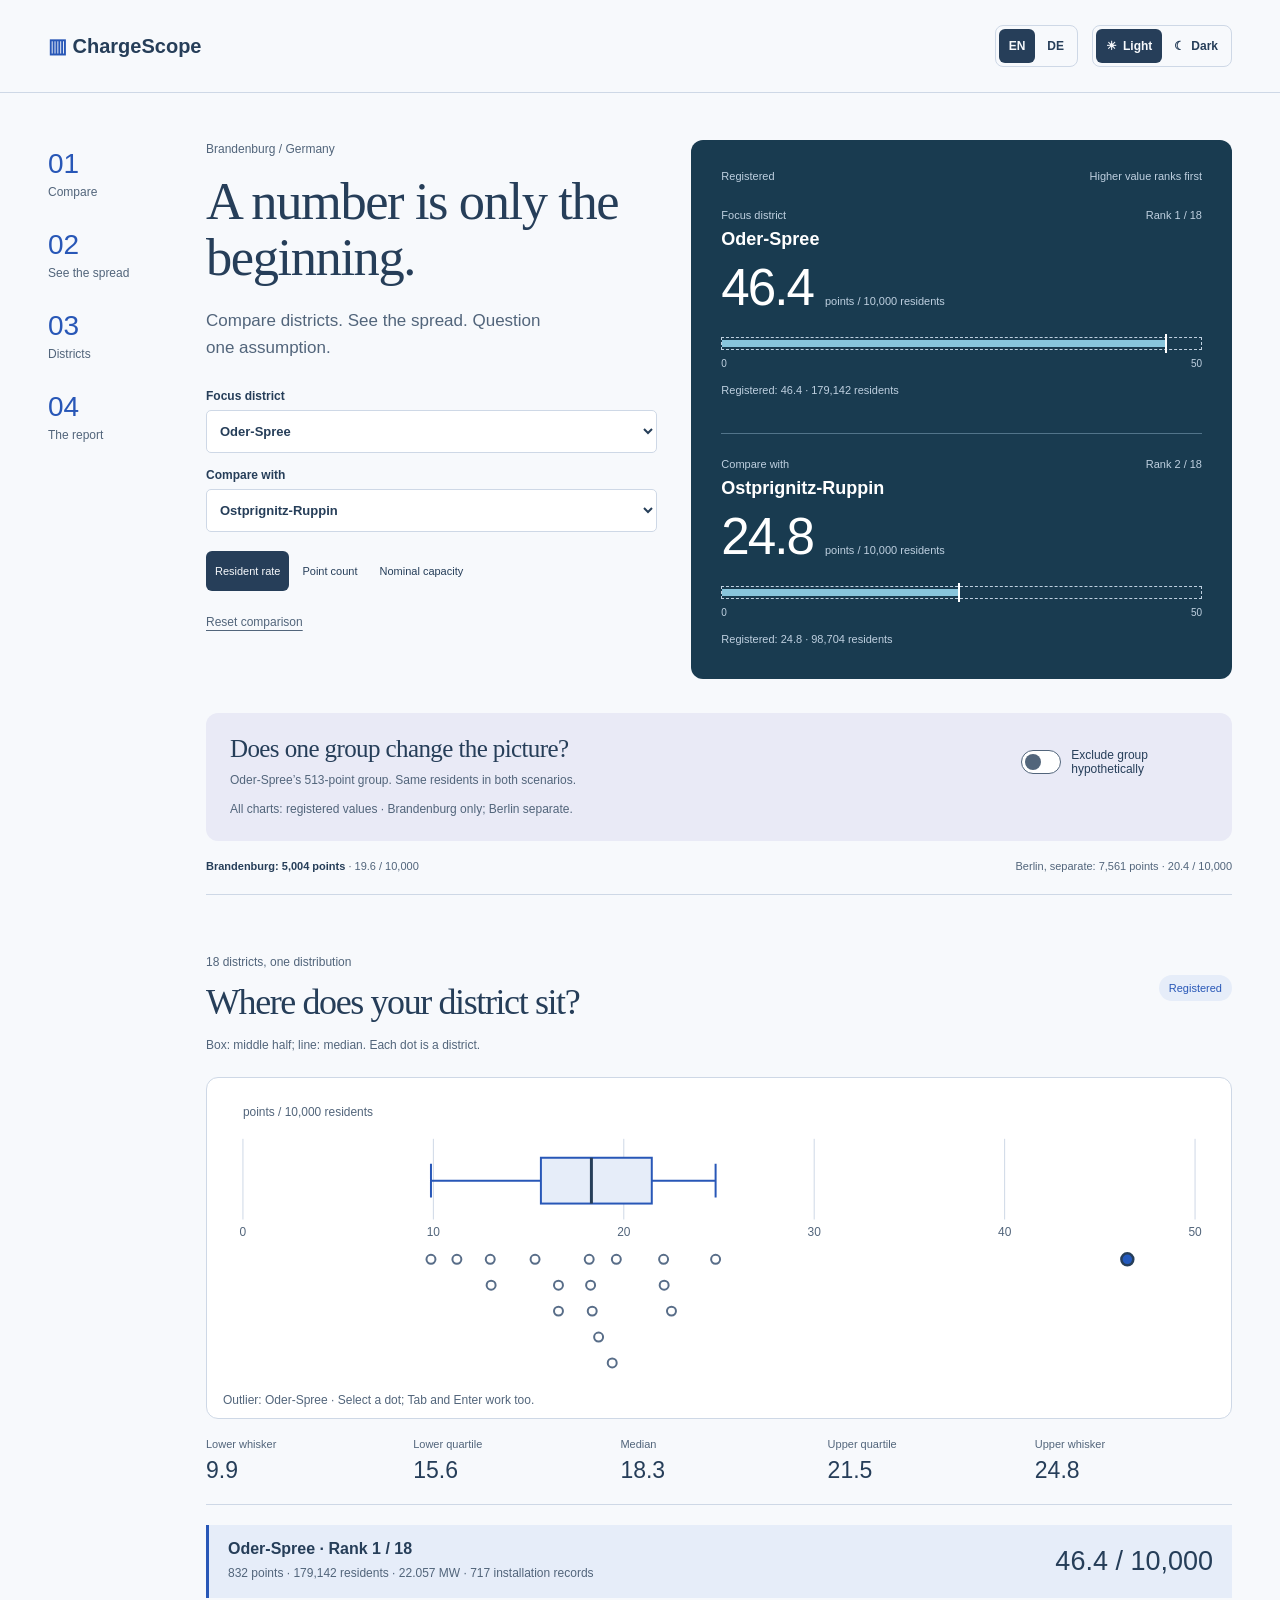
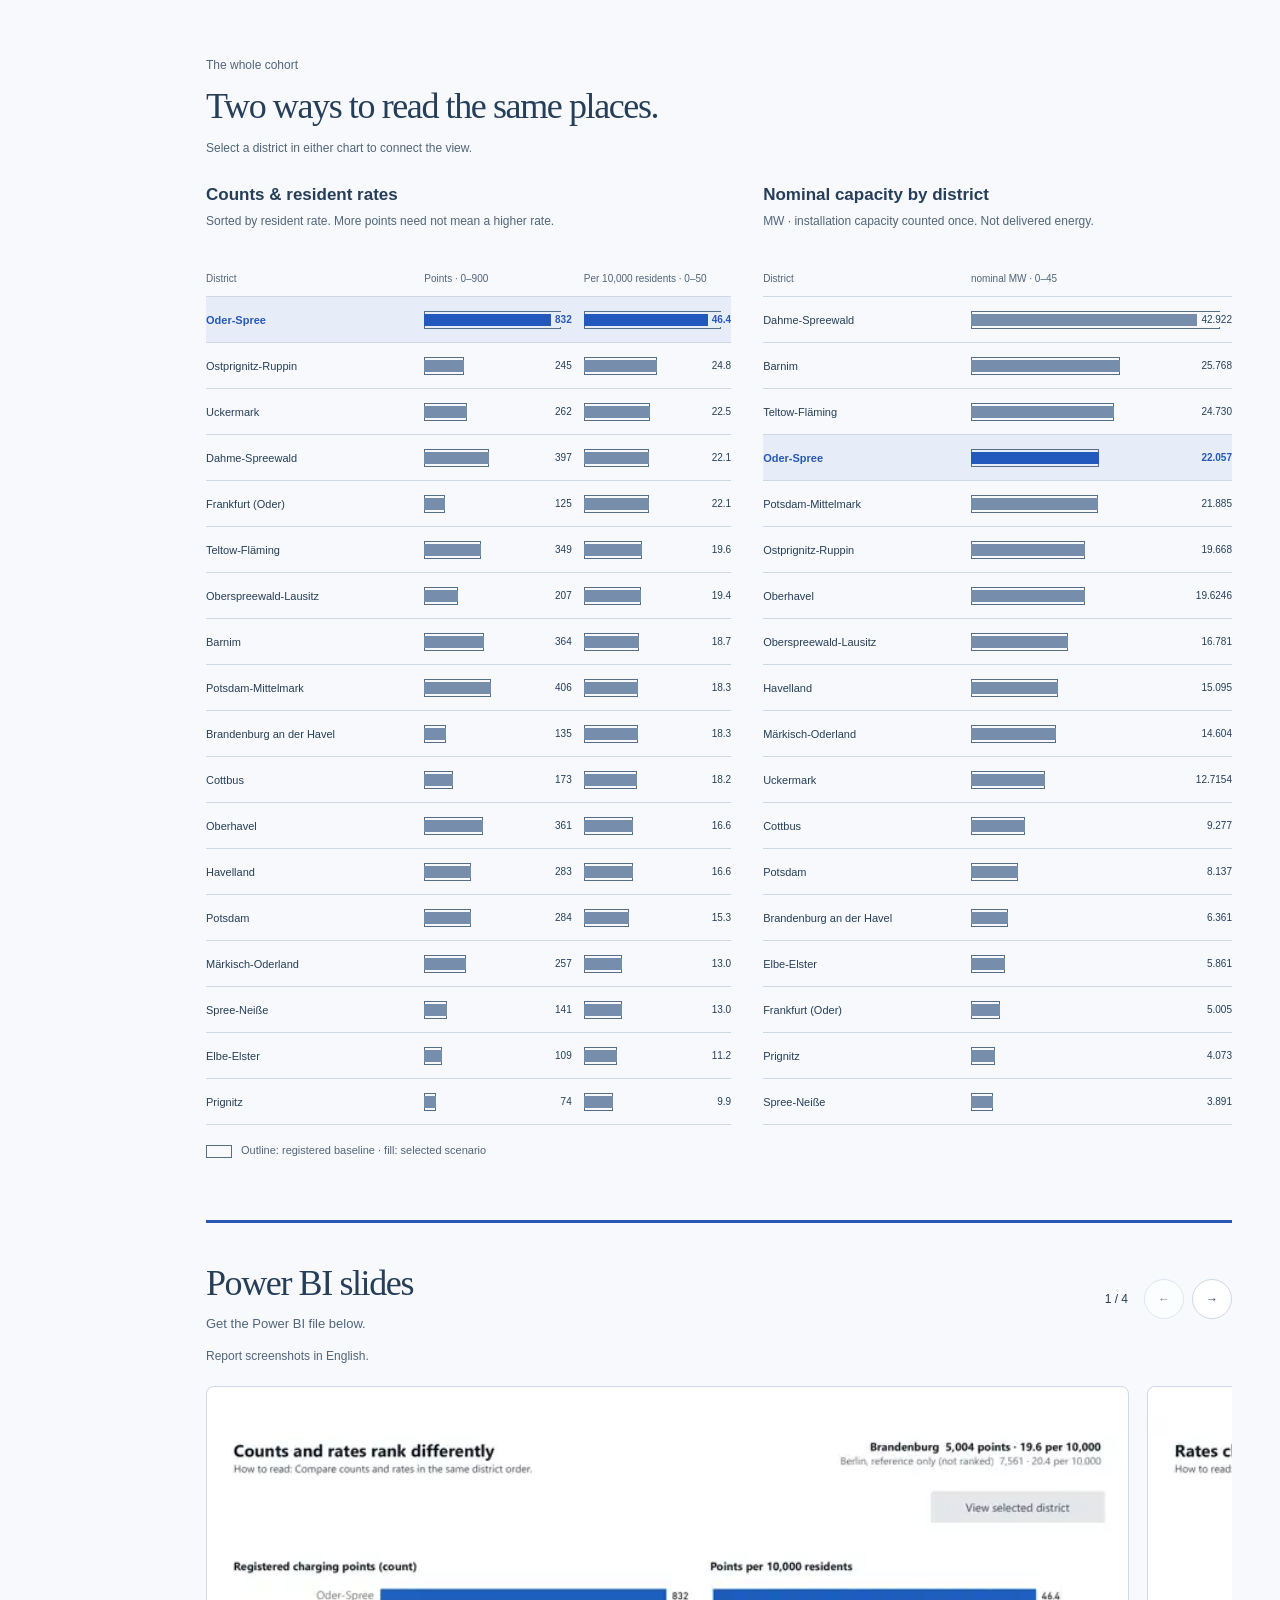
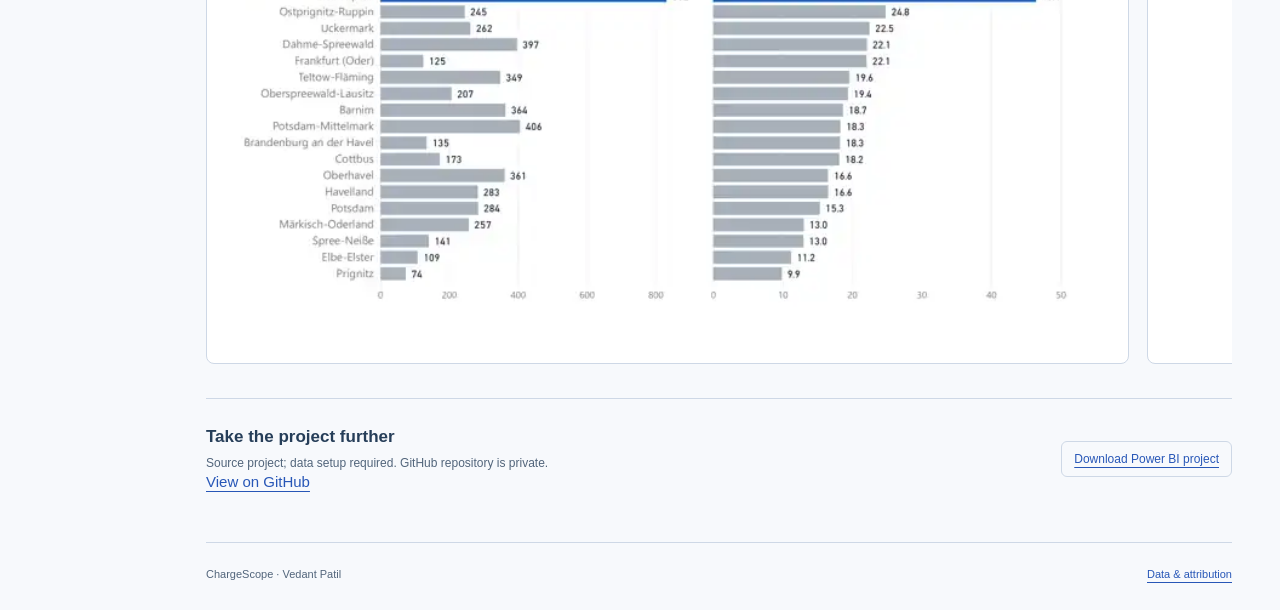
==== website-combined/index.html @ 52b54053 "Ship ChargeScope report source and interactive website" ====
<!doctype html>
<html lang="en" data-theme="light"><head>
<meta charset="utf-8"><meta name="viewport" content="width=device-width,initial-scale=1">
<meta name="description" content="Explore charging infrastructure across Brandenburg's 18 districts."><title>ChargeScope — Brandenburg</title>
<script>try{document.documentElement.dataset.theme=localStorage.getItem('chargescope-theme')==='dark'?'dark':'light';document.documentElement.lang=localStorage.getItem('chargescope-lang')==='de'?'de':'en'}catch{}</script>
<link rel="stylesheet" href="style.css"><script src="data.js" defer></script><script src="logic.js" defer></script><script src="app.js" defer></script>
</head><body>
<a class="skip" href="#compare" data-i18n="skip">Skip to comparison</a>
<header class="masthead"><a class="brand" href="#compare"><span aria-hidden="true">▥</span> ChargeScope</a><div class="preferences">
<div class="switch-group" role="group" data-label="language"><button id="lang-en" type="button" lang="en" data-locale="en" aria-pressed="true">EN</button><button id="lang-de" type="button" lang="de" data-locale="de" aria-pressed="false">DE</button></div>
<div class="switch-group themes" role="group" data-label="appearance"><button id="theme-light" type="button" data-theme-choice="light" aria-pressed="true"><span aria-hidden="true">☀</span><span data-i18n="light">Light</span></button><button id="theme-dark" type="button" data-theme-choice="dark" aria-pressed="false"><span aria-hidden="true">☾</span><span data-i18n="dark">Dark</span></button></div>
</div></header>
<div class="page-layout"><nav class="chapters" data-label="chapters"><a href="#compare"><span>01</span><span data-i18n="compare">Compare</span></a><a href="#spread"><span>02</span><span data-i18n="spreadNav">See the spread</span></a><a href="#districts"><span>03</span><span data-i18n="districts">Districts</span></a><a href="#report"><span>04</span><span data-i18n="report">The report</span></a></nav>
<main><section id="compare" class="opening"><div class="opening-copy"><p class="location" data-i18n="location">Brandenburg / Germany</p><h1 data-i18n="headline">A number is only the beginning.</h1><p class="deck" data-i18n="deck">Compare districts. See the spread. Question one assumption.</p>
<div class="selectors"><label for="focus"><span data-i18n="focus">Focus district</span><select id="focus"></select></label><label for="comparison"><span data-i18n="comparison">Compare with</span><select id="comparison"></select></label></div>
<div class="metric-switch" role="group" data-label="measure"><button type="button" data-metric="rate" aria-pressed="true" data-i18n="rate">Resident rate</button><button type="button" data-metric="points" aria-pressed="false" data-i18n="points">Point count</button><button type="button" data-metric="kw" aria-pressed="false" data-i18n="capacity">Nominal capacity</button></div><button id="reset" class="text-button" type="button" data-i18n="reset">Reset comparison</button></div><div class="instrument" id="instrument"></div></section>
<section class="scenario" data-label="scenarioHeading"><div><h2 data-i18n="scenarioHeading">Does one group change the picture?</h2><p data-i18n="scenarioDetail">Oder-Spree’s 513-point group. Same residents in both scenarios.</p></div><label class="scenario-control"><input id="scenario" type="checkbox"><span class="toggle" aria-hidden="true"></span><span data-i18n="exclude">Exclude group hypothetically</span></label><p id="scope" class="scope"></p></section>
<div class="regional" id="regional"></div>
<section id="spread" class="spread-section"><div class="section-heading"><div><p class="section-index" data-i18n="spreadKicker">18 districts, one distribution</p><h2 data-i18n="spreadTitle">Where does your district sit?</h2></div><span class="scenario-badge"></span></div><p class="chart-caption" data-i18n="boxKey">Box: middle half; line: median. Each dot is a district.</p><div class="boxplot-wrap" id="boxplot"></div><div class="quartiles" id="quartiles"></div><div class="selection-detail" id="selection-detail" aria-live="polite" aria-atomic="true"></div></section>
<section id="districts" class="cohort-section"><div class="section-heading"><div><p class="section-index" data-i18n="cohortKicker">The whole cohort</p><h2 data-i18n="cohortTitle">Two ways to read the same places.</h2></div></div><p class="chart-caption" data-i18n="selectHint">Select a district in either chart to connect the view.</p><div class="cohort-charts"><div class="chart-panel"><h3 data-i18n="countsRates">Counts & resident rates</h3><p class="chart-caption" data-i18n="countsHint">Sorted by resident rate. More points need not mean a higher rate.</p><div id="counts-rates"></div></div><div class="chart-panel"><h3 data-i18n="capacityTitle">Nominal capacity by district</h3><p class="chart-caption" data-i18n="capacityHint">MW · installation capacity counted once. Not delivered energy.</p><div id="capacity"></div></div></div><p class="baseline-key"><span aria-hidden="true"></span><span data-i18n="baselineKey">Outline: registered baseline · fill: selected scenario</span></p></section>
<section id="report" class="report-section"><div class="section-heading"><div><h2 data-i18n="slides">Power BI slides</h2><p data-i18n="galleryIntro">Get the Power BI file below.</p></div><div class="gallery-controls"><span id="gallery-counter" aria-live="polite"></span><button id="gallery-prev" type="button" data-label="previous">←</button><button id="gallery-next" type="button" data-label="next">→</button></div></div><p class="chart-caption" data-i18n="galleryNote">Report screenshots in English.</p><div id="gallery" class="gallery" tabindex="0" data-label="gallery"></div><div class="download"><div><h3 data-i18n="further">Take the project further</h3><p data-i18n="privateAccess">Source project; data setup required. GitHub repository is private.</p><a href="https://github.com/vedantdotsh/chargescope" data-i18n="repository">View on GitHub</a></div><a class="download-link" href="https://github.com/vedantdotsh/chargescope/releases/tag/v1.0.0" data-i18n="download">Download Power BI project</a></div></section>
<footer><span>ChargeScope · Vedant Patil</span><a href="SOURCES.md" data-i18n="sources">Data & attribution</a></footer></main></div>
<dialog id="lightbox" data-label="enlarged"><div class="modal-toolbar"><span id="modal-counter"></span><button id="modal-prev" type="button" data-label="previous">←</button><button id="modal-next" type="button" data-label="next">→</button><a id="modal-full-size" href="#" target="_blank" rel="noopener" data-i18n="fullSize">Open full size</a><button id="modal-close" type="button" data-i18n="close">Close</button></div><img id="modal-image" alt=""></dialog><div id="tooltip" role="tooltip" hidden></div>
</body></html>
---- website-combined/style.css ----
:root{color-scheme:light;--bg:#f7f9fc;--paper:#fff;--ink:#263e59;--muted:#52657b;--line:#ced8e6;--accent:#2857b7;--accent-soft:#e6edf9;--second:#586d88;--scenario:#e9eaf6;--bench:#193b50;--bench-ink:#fff;--bench-muted:#bfd0e0;--bench-line:#52748a;--bench-fill:#88c5dc;--bar:#b0c4e2;--focus:#2359bd;--outlier:#a4491b;--ring:#c45208;--tooltip-bg:#142c42;--tooltip-ink:#fff;--radius:12px;font-family:'Segoe UI',Arial,sans-serif;color:var(--ink);background:var(--bg);font-size:15px;font-variant-numeric:tabular-nums}
:root[data-theme=dark]{color-scheme:dark;--bg:#111d2a;--paper:#192a3b;--ink:#e3ecf8;--muted:#aabcce;--line:#43576d;--accent:#a2c1ff;--accent-soft:#243f61;--second:#b6c6dd;--scenario:#282e4c;--bench:#1a3349;--bench-ink:#f7fbff;--bench-muted:#bdcedf;--bench-line:#7491ac;--bench-fill:#8bd1ec;--bar:#718eaf;--focus:#a2c1ff;--outlier:#ffb78d;--ring:#ffd074;--tooltip-bg:#e5eef9;--tooltip-ink:#102234}
*{box-sizing:border-box}html{scroll-behavior:smooth;scroll-padding-top:28px}body{margin:0}button,input,select{font:inherit}button,a,input,select{-webkit-tap-highlight-color:transparent}button,a{touch-action:manipulation}button{cursor:pointer;color:inherit}button:disabled{cursor:default;opacity:.6}a{color:var(--accent);text-underline-offset:4px}button:focus-visible,a:focus-visible,input:focus-visible,select:focus-visible,[tabindex]:focus-visible{outline:3px solid var(--ring);outline-offset:4px}button{border:1px solid var(--line);background:var(--paper);border-radius:6px;min-height:40px;padding:8px 12px}button:hover:not(:disabled){border-color:var(--accent)}h1,h2,h3,p{margin:0}h1,h2{font-family:Georgia,'Times New Roman',serif;font-weight:400;letter-spacing:-1.4px}h1{font-size:clamp(37px,4.1vw,61px);line-height:1.07;max-width:510px}h2{font-size:36px;line-height:1.15}h3{font-size:17px;font-weight:650}p{line-height:1.6}svg{display:block;width:100%;overflow:visible}svg text{font:12px 'Segoe UI',sans-serif;fill:var(--muted)}section{scroll-margin-top:30px}.masthead{max-width:1440px;margin:auto;padding:25px 48px;display:flex;align-items:center;justify-content:space-between;border-bottom:1px solid var(--line);gap:15px}.brand{text-decoration:none;color:var(--ink);font-weight:650;font-size:20px;white-space:nowrap}.brand>span{color:var(--accent)}.preferences{display:flex;align-items:center;gap:14px}.switch-group{display:flex;gap:2px;padding:3px;border:1px solid var(--line);border-radius:8px}.switch-group button{border:0;min-height:34px;padding:5px 10px;background:transparent;font-size:12px;font-weight:600}.switch-group button[aria-pressed=true]{background:var(--ink);color:var(--bg)}.themes button{display:flex;align-items:center;gap:6px}.page-layout{max-width:1440px;margin:auto;padding:47px 48px 0;display:grid;grid-template-columns:120px minmax(0,1fr);gap:38px}.chapters{align-self:start;position:sticky;top:30px;display:grid;gap:30px;padding-top:8px}.chapters a{text-decoration:none;color:var(--muted);display:flex;flex-direction:column;gap:5px;font-size:12px}.chapters a>span:first-child{font-size:28px;font-weight:300;color:var(--accent)}.chapters a:hover{color:var(--accent)}main{min-width:0}.opening{display:grid;grid-template-columns:minmax(0,.91fr) minmax(0,1.09fr);gap:34px;align-items:start}.location,.section-index{font-size:12px;color:var(--muted);margin-bottom:14px}.deck{font-size:17px;color:var(--muted);margin:21px 0 28px;max-width:350px}.selectors{display:grid;gap:15px}.selectors label{display:grid;gap:7px;font-size:12px;font-weight:600}select{width:100%;min-width:0;color:var(--ink);background:var(--paper);border:1px solid var(--line);border-radius:5px;min-height:43px;padding:9px;font-size:13px}.metric-switch{display:flex;flex-wrap:wrap;gap:4px;margin:19px 0 11px}.metric-switch button{font-size:11px;border-color:transparent;background:transparent;padding:8px}.metric-switch button[aria-pressed=true]{background:var(--ink);color:var(--bg)}.text-button{padding:8px 0;background:none;border:0;text-decoration:underline;text-underline-offset:4px;color:var(--muted);font-size:12px}.instrument{background:var(--bench);color:var(--bench-ink);padding:30px;border-radius:var(--radius);min-height:500px}.instrument-top{display:flex;justify-content:space-between;color:var(--bench-muted);font-size:11px;gap:15px;margin-bottom:27px}.lane+.lane{margin-top:33px;padding-top:24px;border-top:1px solid var(--bench-line)}.lane-top{display:flex;justify-content:space-between;gap:10px;color:var(--bench-muted);font-size:11px}.lane h3{font-size:18px;margin:8px 0 10px;overflow-wrap:anywhere}.readout{display:flex;align-items:baseline;gap:12px}.readout strong{font-size:clamp(40px,4vw,60px);font-weight:300;line-height:1.1;letter-spacing:-2px}.readout span{font-size:11px;max-width:120px;color:var(--bench-muted)}.bench-track{height:13px;border:1px dashed var(--bench-muted);margin:21px 0 8px;position:relative}.bench-fill{height:7px;position:absolute;top:2px;left:0;background:var(--bench-fill);transition:width .3s ease}.bench-baseline{position:absolute;inset:-4px auto -4px 0;border-right:2px solid var(--bench-ink)}.bench-scale{display:flex;justify-content:space-between;font-size:10px;color:var(--bench-muted)}.registered-note{font-size:11px;color:var(--bench-muted);margin-top:13px}.scenario{margin-top:34px;padding:22px 24px;background:var(--scenario);border-radius:var(--radius);display:grid;grid-template-columns:1fr auto;align-items:center;gap:10px 24px}.scenario h2{font-size:25px;letter-spacing:-.6px}.scenario p{font-size:12px;color:var(--muted);margin-top:7px}.scenario-control{display:flex;align-items:center;gap:10px;max-width:270px;font-size:12px;cursor:pointer;position:relative}.scenario-control input{position:absolute;opacity:0;width:42px;height:28px;margin:0}.toggle{display:block;flex:0 0 40px;height:24px;border:1px solid var(--muted);border-radius:20px;background:var(--paper);padding:3px}.toggle:after{content:'';display:block;width:16px;height:16px;border-radius:50%;background:var(--muted);transition:transform .2s ease}.scenario-control input:checked+.toggle{background:var(--accent);border-color:var(--accent)}.scenario-control input:checked+.toggle:after{background:var(--bg);transform:translateX(15px)}.scenario-control input:focus-visible+.toggle{outline:3px solid var(--ring);outline-offset:4px}.scenario .scope{grid-column:1/-1;margin:0}.regional{display:flex;justify-content:space-between;gap:12px;margin-top:19px;font-size:11px;color:var(--muted);padding-bottom:22px;border-bottom:1px solid var(--line)}.regional strong{color:var(--ink)}.spread-section{padding-top:58px}.section-heading{display:flex;justify-content:space-between;gap:24px;align-items:center;margin-bottom:12px}.section-index{margin-bottom:10px}.scenario-badge{font-size:11px;color:var(--accent);background:var(--accent-soft);padding:7px 10px;border-radius:20px;white-space:nowrap}.chart-caption{font-size:12px;color:var(--muted);line-height:1.6}.boxplot-wrap{margin-top:22px;padding:18px 16px 8px;background:var(--paper);border:1px solid var(--line);border-radius:var(--radius)}.boxplot{width:100%;height:224px}.boxplot .box{fill:var(--accent-soft);stroke:var(--accent);stroke-width:2}.boxplot .median{stroke:var(--ink);stroke-width:3}.boxplot .whisker{stroke:var(--accent);stroke-width:2}.boxplot .baseline{fill:none;stroke:var(--muted);stroke-dasharray:4 4;stroke-width:1.5}.boxplot .dot{fill:var(--paper);stroke:var(--second);stroke-width:2}.boxplot .dot.is-outlier{stroke:var(--outlier)}.boxplot .dot.is-selected{fill:var(--focus);stroke:var(--ink);stroke-width:2.5}.boxplot .hit{fill:transparent;cursor:pointer}.boxplot [role=button]:focus-visible .dot{stroke:var(--ring);stroke-width:5}.boxplot .grid{stroke:var(--line);stroke-width:1}.quartiles{display:grid;grid-template-columns:repeat(5,1fr);margin-top:17px;border-bottom:1px solid var(--line);padding-bottom:20px;gap:10px}.quartiles p{font-size:11px;color:var(--muted)}.quartiles strong{display:block;font-weight:400;font-size:23px;color:var(--ink);margin-top:4px}.selection-detail{border-left:3px solid var(--accent);padding:15px 19px;background:var(--accent-soft);margin-top:20px;display:flex;justify-content:space-between;align-items:center;gap:15px}.selection-detail h3{font-size:16px}.selection-detail p{font-size:12px;color:var(--muted);margin-top:6px}.selection-detail strong{font-size:27px;font-weight:400;white-space:nowrap}.cohort-section{padding-top:58px}.cohort-charts{display:grid;grid-template-columns:minmax(0,1.12fr) minmax(0,1fr);gap:32px;margin-top:27px}.chart-panel{min-width:0}.chart-panel>h3{margin-bottom:7px}.chart-panel>.chart-caption{min-height:40px}.chart-head,.district-row{display:grid;align-items:center;gap:12px;grid-template-columns:minmax(105px,1.4fr) minmax(0,1fr) minmax(0,1fr)}.chart-head{font-size:10px;color:var(--muted);padding:20px 0 10px;border-bottom:1px solid var(--line);line-height:1.4}.district-row{border:0;border-bottom:1px solid var(--line);width:100%;border-radius:0;background:none;padding:9px 0;min-height:46px;text-align:left;font-size:11px}.district-row.is-selected{color:var(--accent);font-weight:700;background:var(--accent-soft)}.district-name{overflow-wrap:anywhere;padding-right:2px}.bar-cell{position:relative;min-width:0;height:25px;display:flex;align-items:center}.bar-cell .bar-baseline{position:absolute;left:0;height:18px;border:1px solid var(--second);opacity:.65;min-width:1px}.bar-cell .bar-fill{position:absolute;left:0;height:12px;background:var(--bar);transition:width .3s ease}.is-selected .bar-fill{background:var(--focus)}.bar-cell .bar-value{position:relative;background:var(--bg);margin-left:auto;padding-left:4px;font-size:10px;color:var(--ink);line-height:1.5}.is-selected .bar-value{background:var(--accent-soft);color:var(--accent)}.capacity-head,.capacity-row{grid-template-columns:minmax(105px,1.2fr) minmax(0,1.6fr)}.baseline-key{display:flex;align-items:center;gap:9px;font-size:11px;color:var(--muted);margin-top:17px}.baseline-key>span:first-child{display:block;width:26px;height:13px;border:1px solid var(--second)}.report-section{border-top:3px solid var(--accent);margin-top:60px;padding-top:40px}.report-section .section-heading p{margin-top:10px;font-size:13px;color:var(--muted)}.gallery-controls{display:flex;align-items:center;gap:8px;font-size:12px;white-space:nowrap}.gallery-controls button{border-radius:50%;width:40px;padding:6px}.gallery-controls span{margin-right:8px}.gallery{display:flex;gap:18px;overflow-x:auto;scroll-snap-type:x mandatory;margin-top:20px;padding-bottom:12px;overscroll-behavior-x:contain}.slide{flex:0 0 90%;scroll-snap-align:start;padding:0;border-radius:8px;overflow:hidden;background:var(--paper);border:1px solid var(--line);line-height:0}.slide img{display:block;width:100%;height:auto;aspect-ratio:1.6;object-fit:contain}.download{display:flex;align-items:center;justify-content:space-between;border-top:1px solid var(--line);padding:28px 0;margin-top:22px;gap:20px}.download p{font-size:12px;color:var(--muted);margin-top:7px}.download-link{font-size:12px;border:1px solid var(--line);border-radius:6px;padding:10px 12px;white-space:nowrap}footer{border-top:1px solid var(--line);padding:25px 0 30px;margin-top:24px;display:flex;justify-content:space-between;font-size:11px;color:var(--muted)}dialog{width:min(1200px,96vw);max-height:95dvh;padding:16px;border:1px solid var(--line);border-radius:12px;background:var(--paper);color:var(--ink)}dialog::backdrop{background:#071322dc}.modal-toolbar{display:flex;align-items:center;justify-content:flex-end;gap:12px;margin-bottom:12px;font-size:12px}.modal-toolbar>span{margin-right:auto}#modal-image{touch-action:pan-y;display:block;max-width:100%;max-height:calc(95dvh - 90px);margin:auto;object-fit:contain}#tooltip{position:fixed;z-index:20;max-width:min(330px,calc(100vw - 24px));background:var(--tooltip-bg);color:var(--tooltip-ink);padding:12px 15px;border-radius:7px;font-size:12px;line-height:1.6;pointer-events:none;box-shadow:0 4px 18px #0003;white-space:pre-line}.skip{position:fixed;top:-80px;left:12px;background:var(--paper);padding:12px;z-index:50}.skip:focus{top:10px}
@media(max-width:1100px){.masthead{padding-inline:30px}.page-layout{padding:35px 30px 0;grid-template-columns:78px minmax(0,1fr);gap:25px}.opening{gap:24px}.instrument{padding:24px}.readout strong{font-size:43px}.cohort-charts{gap:22px}.chart-head,.district-row{gap:7px;grid-template-columns:minmax(90px,1.5fr) minmax(0,1fr) minmax(0,1fr)}.capacity-head,.capacity-row{grid-template-columns:minmax(90px,1.2fr) minmax(0,1.3fr)}}
@media(max-width:850px){.page-layout{display:block}.chapters{position:static;display:flex;gap:25px;padding:0 0 27px}.chapters a{flex-direction:row;align-items:center;gap:7px}.chapters a>span:first-child{font-size:18px}.cohort-charts{grid-template-columns:1fr}.chart-panel>.chart-caption{min-height:0}.chart-head,.district-row{grid-template-columns:minmax(130px,1.4fr) minmax(0,1fr) minmax(0,1fr);gap:18px}.capacity-head,.capacity-row{grid-template-columns:minmax(130px,1.4fr) minmax(0,2fr)}.bar-cell .bar-value{font-size:12px}.district-row{font-size:12px}.chart-head{font-size:11px}.cohort-charts{gap:35px}}
@media(max-width:600px){.masthead{padding:17px 18px;align-items:flex-start}.brand{font-size:17px;line-height:36px}.preferences{flex-direction:column;align-items:flex-end;gap:6px}.switch-group{padding:2px}.switch-group button{min-height:30px;padding:4px 9px;font-size:11px}.themes button{gap:4px}.page-layout{padding:24px 18px 0}.chapters{gap:15px;justify-content:space-between;padding-bottom:28px}.chapters a{font-size:10px;flex-direction:column;align-items:flex-start;gap:3px}.chapters a>span:first-child{font-size:20px}.opening{grid-template-columns:1fr;gap:22px}h1{font-size:43px;max-width:350px}.deck{font-size:16px;margin:18px 0 24px;max-width:330px}.selectors{grid-template-columns:1fr 1fr;gap:12px}.selectors label{font-size:11px}select{font-size:12px;padding-inline:7px}.metric-switch{margin:15px 0 1px;gap:3px}.metric-switch button{font-size:11px;min-height:38px;padding-inline:8px}.instrument{padding:24px;min-height:0}.instrument-top{margin-bottom:25px}.readout strong{font-size:54px}.lane+.lane{margin-top:25px;padding-top:23px}.scenario{margin-top:24px;grid-template-columns:1fr;padding:20px;gap:18px}.scenario h2{font-size:24px}.scenario-control{max-width:none}.scenario p{font-size:11px}.regional{flex-direction:column;gap:8px;font-size:11px;margin-top:17px}.spread-section,.cohort-section{padding-top:40px}h2{font-size:30px;letter-spacing:-1px}.section-heading{align-items:flex-start;gap:14px}.spread-section .section-heading{flex-direction:column;gap:12px}.section-index{font-size:11px}.chart-caption{font-size:11px}.boxplot-wrap{padding:12px 5px 0;margin-top:17px}.boxplot{height:218px}.quartiles{gap:7px;grid-template-columns:repeat(5,minmax(0,1fr));padding-bottom:16px}.quartiles p{font-size:9px;line-height:1.5}.quartiles strong{font-size:20px}.selection-detail{padding:13px;gap:10px;align-items:flex-start;flex-direction:column}.selection-detail p{font-size:11px}.selection-detail strong{font-size:24px}.chart-head,.district-row{grid-template-columns:minmax(108px,1.4fr) minmax(0,1fr) minmax(0,1fr);gap:10px}.district-row{font-size:11px;min-height:48px}.chart-head{font-size:10px}.bar-cell .bar-value{font-size:10px}.capacity-head,.capacity-row{grid-template-columns:minmax(108px,1.4fr) minmax(0,2fr)}.baseline-key{font-size:10px;align-items:flex-start}.baseline-key>span:first-child{flex:0 0 26px;margin-top:3px}.report-section{margin-top:40px;padding-top:30px}.report-section .section-heading{flex-direction:column}.report-section .section-heading p{font-size:12px}.gallery-controls{align-self:flex-end;margin-top:-6px}.slide{flex-basis:95%}.gallery{gap:12px}.download{align-items:flex-start;flex-direction:column;gap:17px}.download h3{font-size:16px}footer{font-size:10px;gap:15px}.modal-toolbar{gap:6px}.modal-toolbar button{padding:6px 9px}.boxplot text{font-size:11px}}
:root{--bar:#778dac}
.instrument[data-measure=kw] .readout strong{font-size:38px;letter-spacing:-1px}
.bar-cell .bar-baseline{opacity:1}
@media(prefers-reduced-motion:reduce){html{scroll-behavior:auto}*,*:before,*:after{transition:none!important;animation:none!important}}
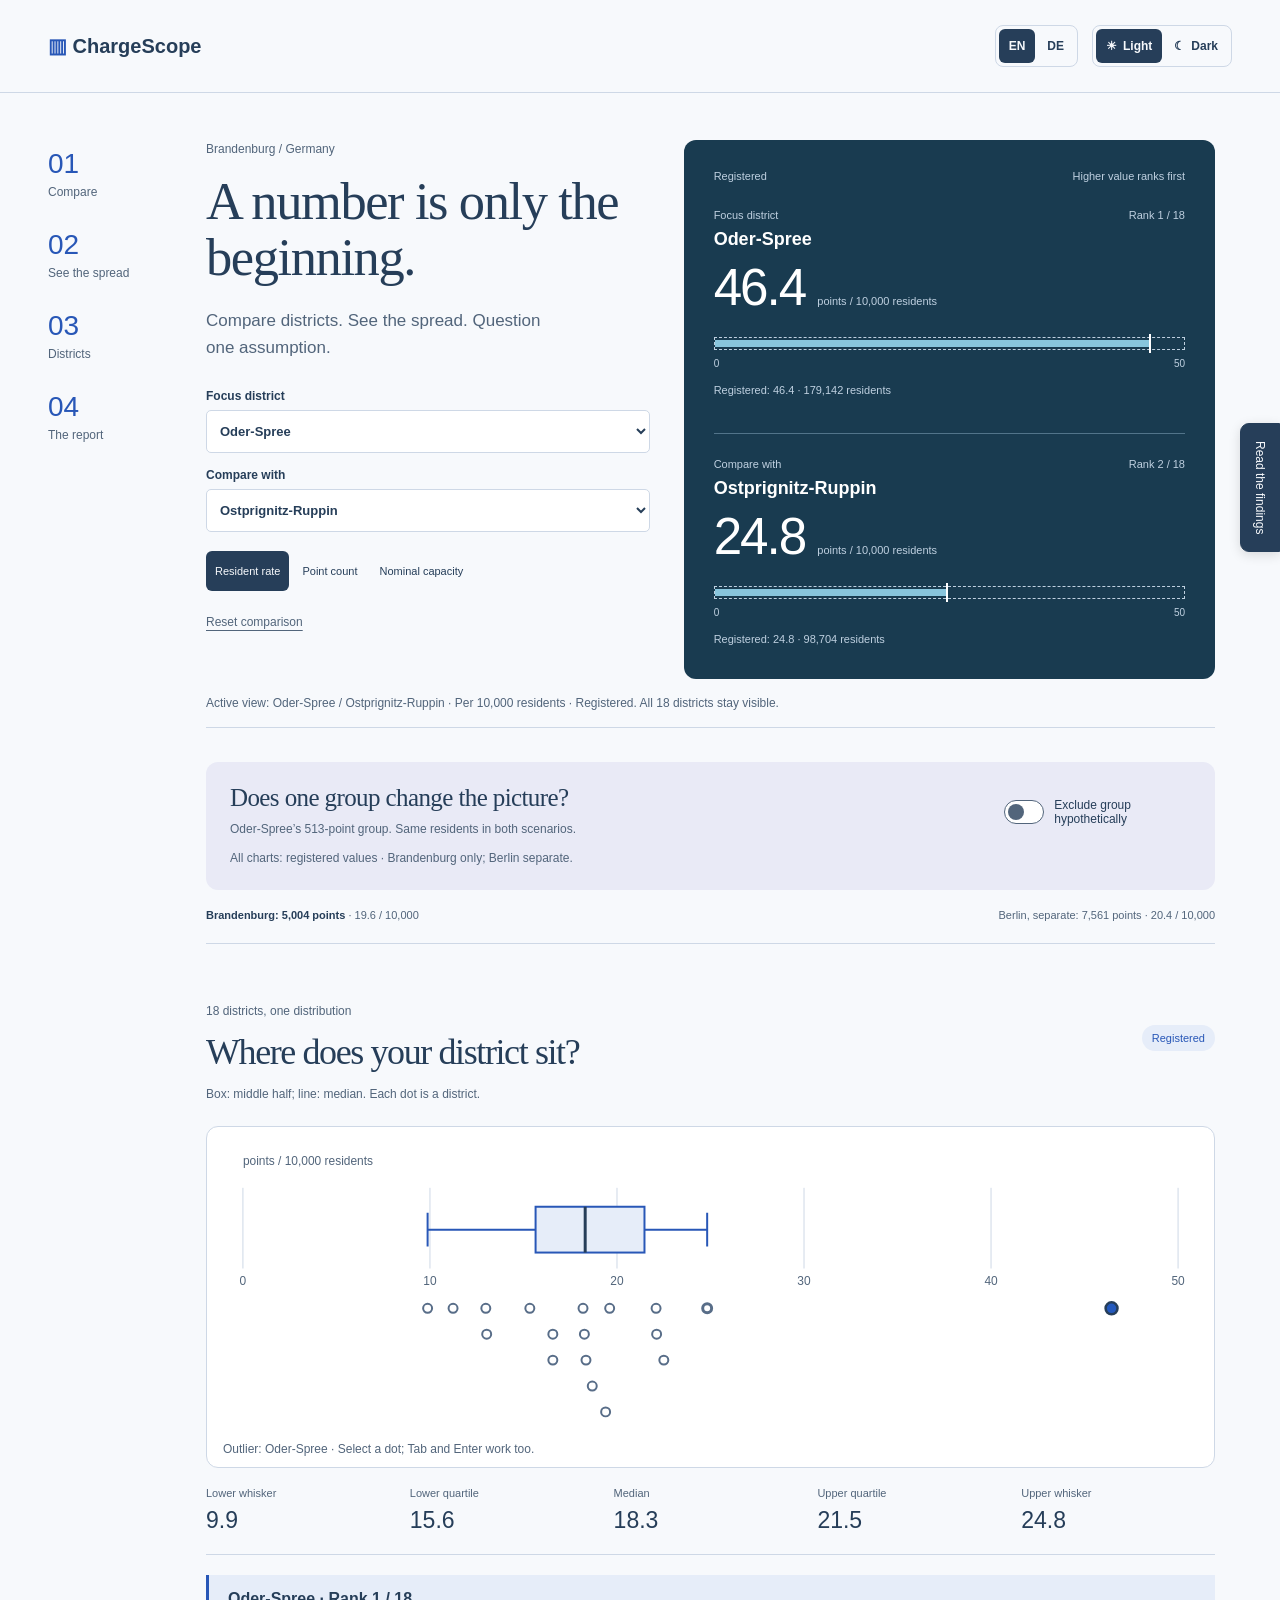
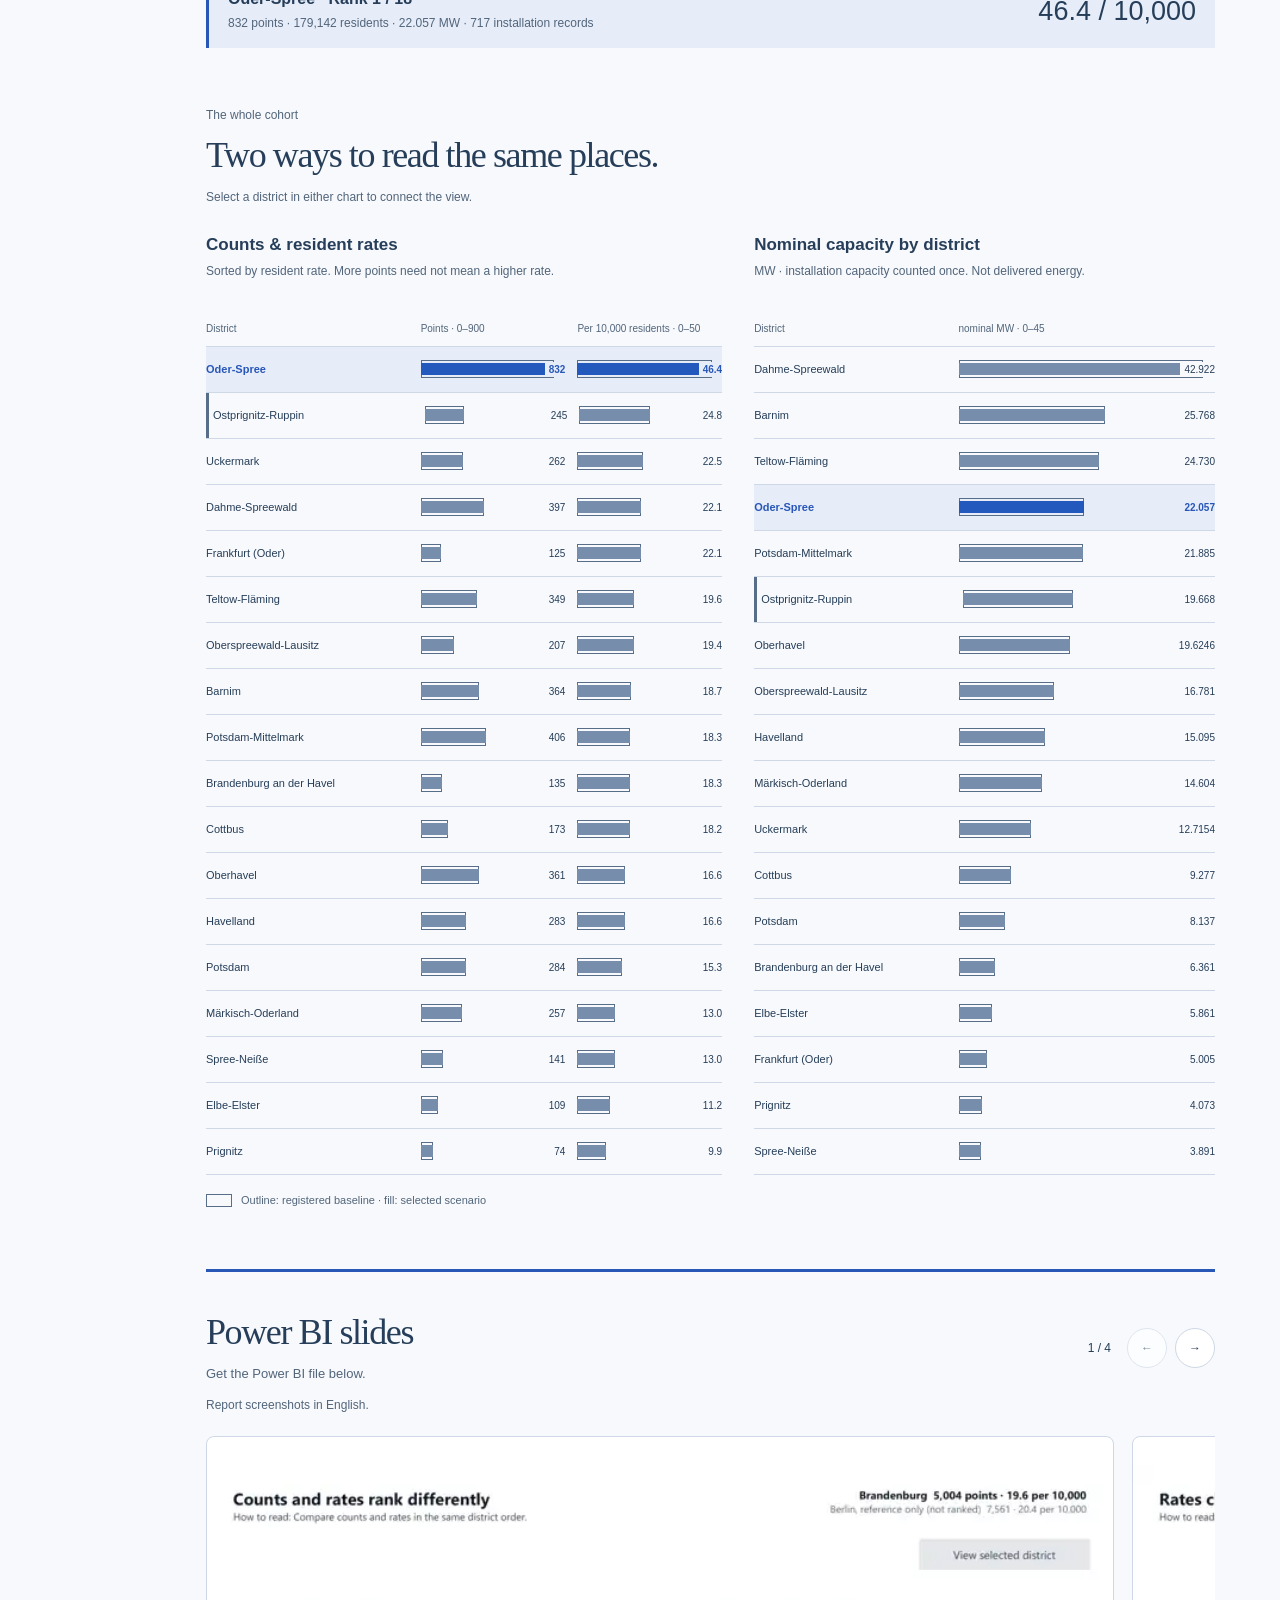
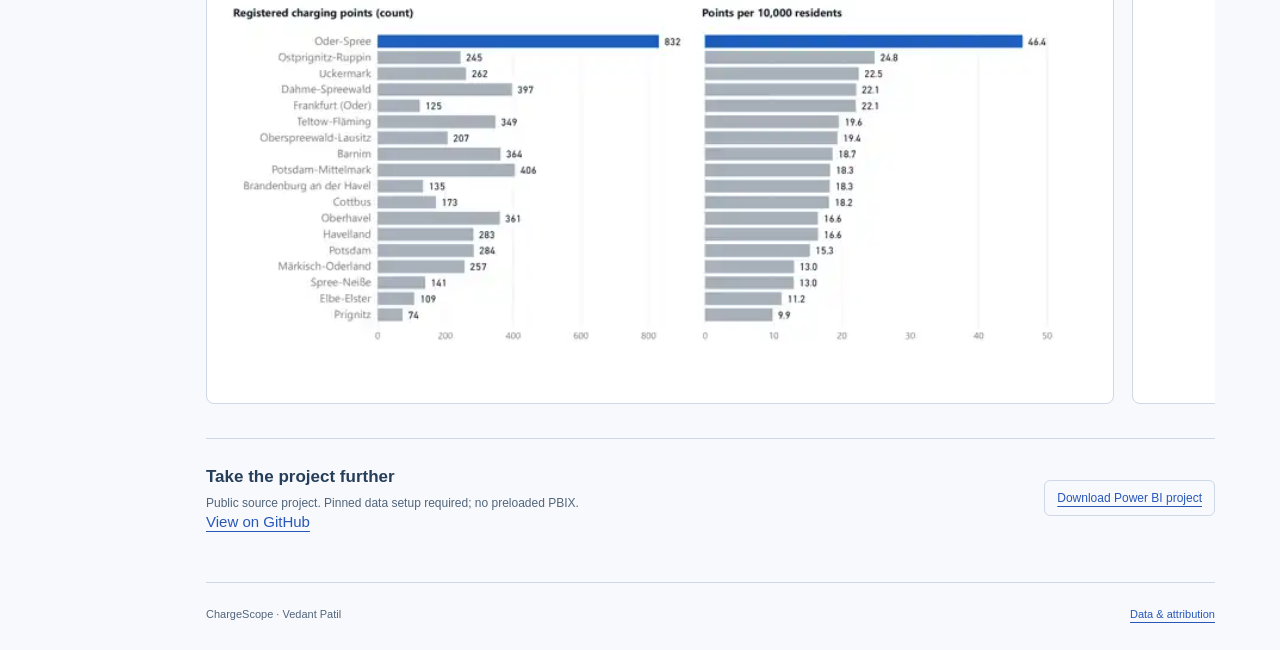
==== commit 9f03d59c: "Add findings drawer and three interactive design options" ====
--- a/website-combined/index.html
+++ b/website-combined/index.html
@@ -3,7 +3,7 @@
 <meta charset="utf-8"><meta name="viewport" content="width=device-width,initial-scale=1">
 <meta name="description" content="Explore charging infrastructure across Brandenburg's 18 districts."><title>ChargeScope — Brandenburg</title>
 <script>try{document.documentElement.dataset.theme=localStorage.getItem('chargescope-theme')==='dark'?'dark':'light';document.documentElement.lang=localStorage.getItem('chargescope-lang')==='de'?'de':'en'}catch{}</script>
-<link rel="stylesheet" href="style.css"><script src="data.js" defer></script><script src="logic.js" defer></script><script src="app.js" defer></script>
+<link rel="stylesheet" href="style.css"><link rel="stylesheet" href="experience.css"><script src="data.js" defer></script><script src="logic.js" defer></script><script src="experience.js" defer></script><script src="app.js" defer></script>
 </head><body>
 <a class="skip" href="#compare" data-i18n="skip">Skip to comparison</a>
 <header class="masthead"><a class="brand" href="#compare"><span aria-hidden="true">▥</span> ChargeScope</a><div class="preferences">
@@ -18,7 +18,7 @@
 <div class="regional" id="regional"></div>
 <section id="spread" class="spread-section"><div class="section-heading"><div><p class="section-index" data-i18n="spreadKicker">18 districts, one distribution</p><h2 data-i18n="spreadTitle">Where does your district sit?</h2></div><span class="scenario-badge"></span></div><p class="chart-caption" data-i18n="boxKey">Box: middle half; line: median. Each dot is a district.</p><div class="boxplot-wrap" id="boxplot"></div><div class="quartiles" id="quartiles"></div><div class="selection-detail" id="selection-detail" aria-live="polite" aria-atomic="true"></div></section>
 <section id="districts" class="cohort-section"><div class="section-heading"><div><p class="section-index" data-i18n="cohortKicker">The whole cohort</p><h2 data-i18n="cohortTitle">Two ways to read the same places.</h2></div></div><p class="chart-caption" data-i18n="selectHint">Select a district in either chart to connect the view.</p><div class="cohort-charts"><div class="chart-panel"><h3 data-i18n="countsRates">Counts & resident rates</h3><p class="chart-caption" data-i18n="countsHint">Sorted by resident rate. More points need not mean a higher rate.</p><div id="counts-rates"></div></div><div class="chart-panel"><h3 data-i18n="capacityTitle">Nominal capacity by district</h3><p class="chart-caption" data-i18n="capacityHint">MW · installation capacity counted once. Not delivered energy.</p><div id="capacity"></div></div></div><p class="baseline-key"><span aria-hidden="true"></span><span data-i18n="baselineKey">Outline: registered baseline · fill: selected scenario</span></p></section>
-<section id="report" class="report-section"><div class="section-heading"><div><h2 data-i18n="slides">Power BI slides</h2><p data-i18n="galleryIntro">Get the Power BI file below.</p></div><div class="gallery-controls"><span id="gallery-counter" aria-live="polite"></span><button id="gallery-prev" type="button" data-label="previous">←</button><button id="gallery-next" type="button" data-label="next">→</button></div></div><p class="chart-caption" data-i18n="galleryNote">Report screenshots in English.</p><div id="gallery" class="gallery" tabindex="0" data-label="gallery"></div><div class="download"><div><h3 data-i18n="further">Take the project further</h3><p data-i18n="privateAccess">Source project; data setup required. GitHub repository is private.</p><a href="https://github.com/vedantdotsh/chargescope" data-i18n="repository">View on GitHub</a></div><a class="download-link" href="https://github.com/vedantdotsh/chargescope/releases/tag/v1.0.0" data-i18n="download">Download Power BI project</a></div></section>
+<section id="report" class="report-section"><div class="section-heading"><div><h2 data-i18n="slides">Power BI slides</h2><p data-i18n="galleryIntro">Get the Power BI file below.</p></div><div class="gallery-controls"><span id="gallery-counter" aria-live="polite"></span><button id="gallery-prev" type="button" data-label="previous">←</button><button id="gallery-next" type="button" data-label="next">→</button></div></div><p class="chart-caption" data-i18n="galleryNote">Report screenshots in English.</p><div id="gallery" class="gallery" tabindex="0" data-label="gallery"></div><div class="download"><div><h3 data-i18n="further">Take the project further</h3><p data-i18n="privateAccess">Public source project. Pinned data setup required; no preloaded PBIX.</p><a href="https://github.com/vedantdotsh/chargescope" data-i18n="repository">View on GitHub</a></div><a class="download-link" href="https://github.com/vedantdotsh/chargescope/releases/download/v1.0.0/ChargeScope-PowerBI-source.zip" data-i18n="download">Download Power BI project</a></div></section>
 <footer><span>ChargeScope · Vedant Patil</span><a href="SOURCES.md" data-i18n="sources">Data & attribution</a></footer></main></div>
 <dialog id="lightbox" data-label="enlarged"><div class="modal-toolbar"><span id="modal-counter"></span><button id="modal-prev" type="button" data-label="previous">←</button><button id="modal-next" type="button" data-label="next">→</button><a id="modal-full-size" href="#" target="_blank" rel="noopener" data-i18n="fullSize">Open full size</a><button id="modal-close" type="button" data-i18n="close">Close</button></div><img id="modal-image" alt=""></dialog><div id="tooltip" role="tooltip" hidden></div>
 </body></html>
--- a/website-combined/experience.css
+++ b/website-combined/experience.css
@@ -0,0 +1,16 @@
+.findings-open{position:fixed;right:0;top:47%;z-index:25;writing-mode:vertical-rl;padding:17px 12px;border-radius:9px 0 0 9px;background:var(--ink);color:var(--bg);border:1px solid var(--ink);box-shadow:0 3px 12px #0002;min-height:44px;font-size:12px}
+.findings-open:hover,.findings-open:focus-visible{background:var(--accent);color:var(--paper);transform:translateX(-3px)}
+.findings{position:fixed;inset:0 0 0 auto;margin:0;width:min(570px,100%);max-width:100%;height:100dvh;max-height:100dvh;border-radius:0;padding:30px;overflow-y:auto;overscroll-behavior:contain}
+.findings header{display:flex;gap:20px;align-items:flex-start;justify-content:space-between;border-bottom:2px solid var(--accent);padding-bottom:22px;position:sticky;top:0;background:var(--paper);z-index:1}
+.findings h2{font-size:32px;max-width:330px;line-height:1.12}.findings header button{flex-shrink:0;font-size:11px;max-width:100px;min-height:44px}.findings>p{font-size:14px;line-height:1.7;margin-block:22px}.finding-row{border-top:1px solid var(--line);padding-block:21px}.finding-row h3{font-size:20px;line-height:1.35;margin-bottom:12px}.finding-row p{font-size:14px;line-height:1.7}.finding-row .next-check{margin-top:12px;color:var(--muted)}
+.active-view{padding:14px 0;border-bottom:1px solid var(--line);font-size:12px;line-height:1.7;color:var(--muted);overflow-wrap:anywhere}
+.district-row.is-comparison{box-shadow:inset 3px 0 var(--second);padding-left:7px}.boxplot .is-comparison .dot{stroke:var(--second);stroke-width:3;fill:var(--paper)}
+.profile-card{display:grid;grid-template-columns:1fr 1fr;gap:40px;padding:32px 0;border-bottom:1px solid var(--line)}.profile-card h2{font-size:52px;margin:18px 0}.profile-card #profile-heading p{font-size:14px;line-height:1.65;color:var(--muted)}.profile-stats{display:grid;grid-template-columns:1fr 1fr;gap:25px;margin-top:35px}.profile-stats dt{font-size:12px;color:var(--muted)}.profile-stats dd{margin:6px 0 0;font-size:32px;letter-spacing:-1px;font-variant-numeric:tabular-nums}
+.guided-start{padding:25px 0 40px;border-bottom:2px solid var(--accent);margin-bottom:38px}.guided-start h2{font-size:56px;margin-block:17px}.guided-start p{line-height:1.6;color:var(--muted)}.guide-choices{display:grid;grid-template-columns:repeat(3,minmax(0,1fr));gap:18px;margin-top:32px}.guide-choices button{text-align:left;position:relative;display:flex;flex-direction:column;gap:17px;padding:22px 30px 22px 18px;line-height:1.6;min-height:145px;background:var(--paper);color:var(--ink)}.guide-choices button span{font-size:26px;letter-spacing:-1px}.guide-choices button b{position:absolute;right:12px;top:20px;color:var(--accent)}
+[data-design=profile] .opening{display:block;max-width:900px}[data-design=profile] .opening-copy{max-width:none}[data-design=profile] .opening h1{max-width:850px;font-size:50px}[data-design=profile] .selectors{max-width:650px}[data-design=profile] .cohort-section{border-top:1px solid var(--line);margin-top:25px}
+[data-design=guided] .opening h1{font-size:40px}[data-design=guided] .opening .deck{font-size:16px}
+[data-design=workbench] .page-layout{grid-template-columns:90px minmax(0,1fr);max-width:1600px}[data-design=workbench] .opening{grid-template-columns:1.05fr 1fr}[data-design=workbench] .opening h1{font-size:48px}[data-design=workbench] .instrument{padding:22px}[data-design=workbench] .lane+.lane{margin-top:20px;padding-top:20px}[data-design=workbench] .readout strong{font-size:42px}.workbench-grid{display:grid;grid-template-columns:minmax(0,.9fr) minmax(0,1.25fr);gap:32px;align-items:start}.workbench-grid .cohort-charts{grid-template-columns:1fr;gap:25px}.workbench-grid h2{font-size:29px}.workbench-grid .spread-section{position:sticky;top:20px}.workbench-grid .quartiles strong{font-size:23px}.workbench-grid .section-heading{flex-wrap:wrap}
+@media(min-width:851px){body:has(.findings-open) .page-layout{padding-right:65px}[data-design=profile] .selectors,[data-design=workbench] .selectors{grid-template-columns:1fr 1fr}.findings header{position:sticky;top:0;background:var(--paper);z-index:1;padding-top:15px}}
+@media(max-width:1100px){.workbench-grid{grid-template-columns:1fr}.workbench-grid .spread-section{position:static}}
+@media(max-width:850px){[data-design=workbench] .page-layout{display:block}.profile-card{gap:22px}.guide-choices{gap:10px}.guide-choices button{font-size:12px}.guide-choices button span{font-size:22px}}
+@media(max-width:600px){body{padding-bottom:70px}.findings-open{top:auto;bottom:14px;right:12px;writing-mode:horizontal-tb;border-radius:7px;padding:12px 16px;box-shadow:0 3px 18px #0003}.findings{padding:22px 20px}.findings h2{font-size:27px}.findings header{gap:10px}.profile-card{grid-template-columns:1fr}.profile-card h2{font-size:39px;overflow-wrap:anywhere}.profile-stats{margin-top:23px;gap:20px}.profile-stats dd{font-size:27px}.guided-start h2{font-size:39px}.guide-choices{grid-template-columns:1fr}.guide-choices button{min-height:85px;padding:15px 35px 15px 18px;gap:5px}.guide-choices button span{font-size:24px}[data-design=profile] .opening h1,[data-design=workbench] .opening h1{font-size:39px}[data-design=workbench] .opening{grid-template-columns:1fr}.workbench-grid{gap:0}.workbench-grid .quartiles strong{font-size:20px}}
